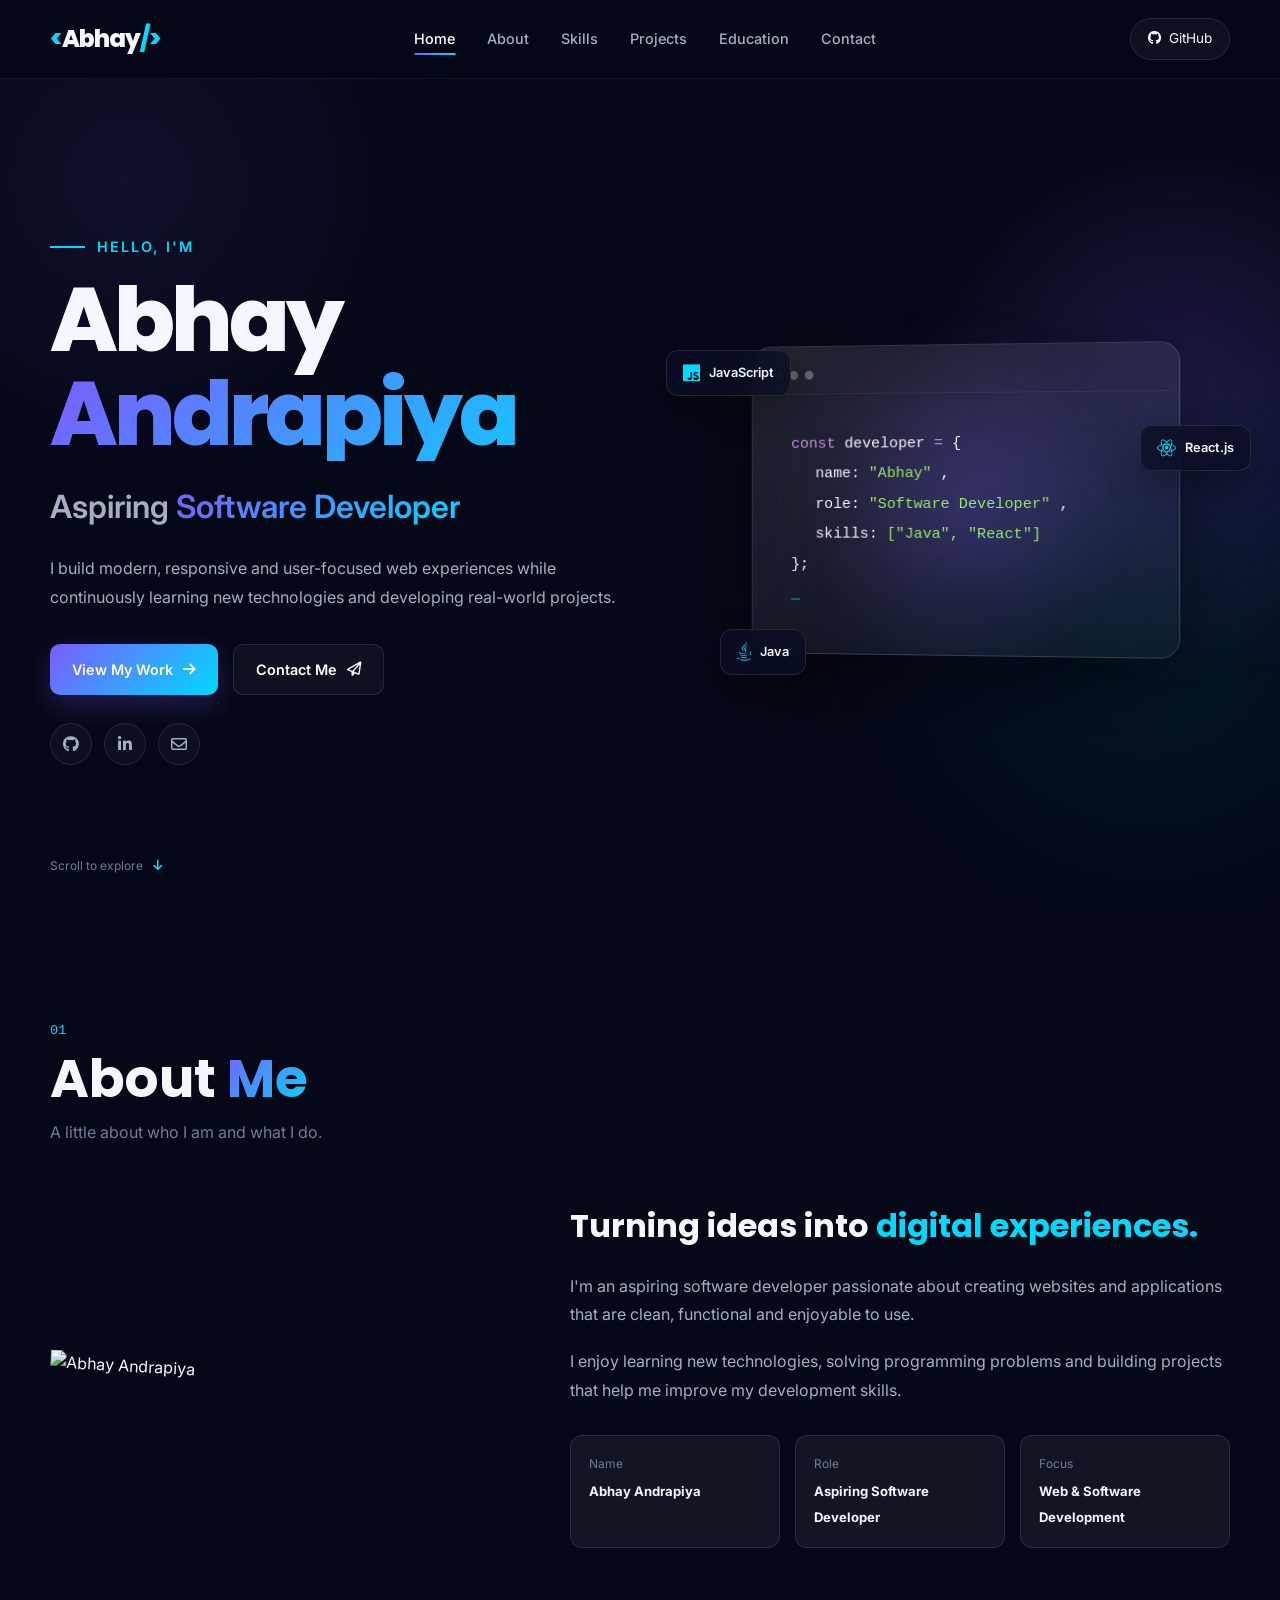
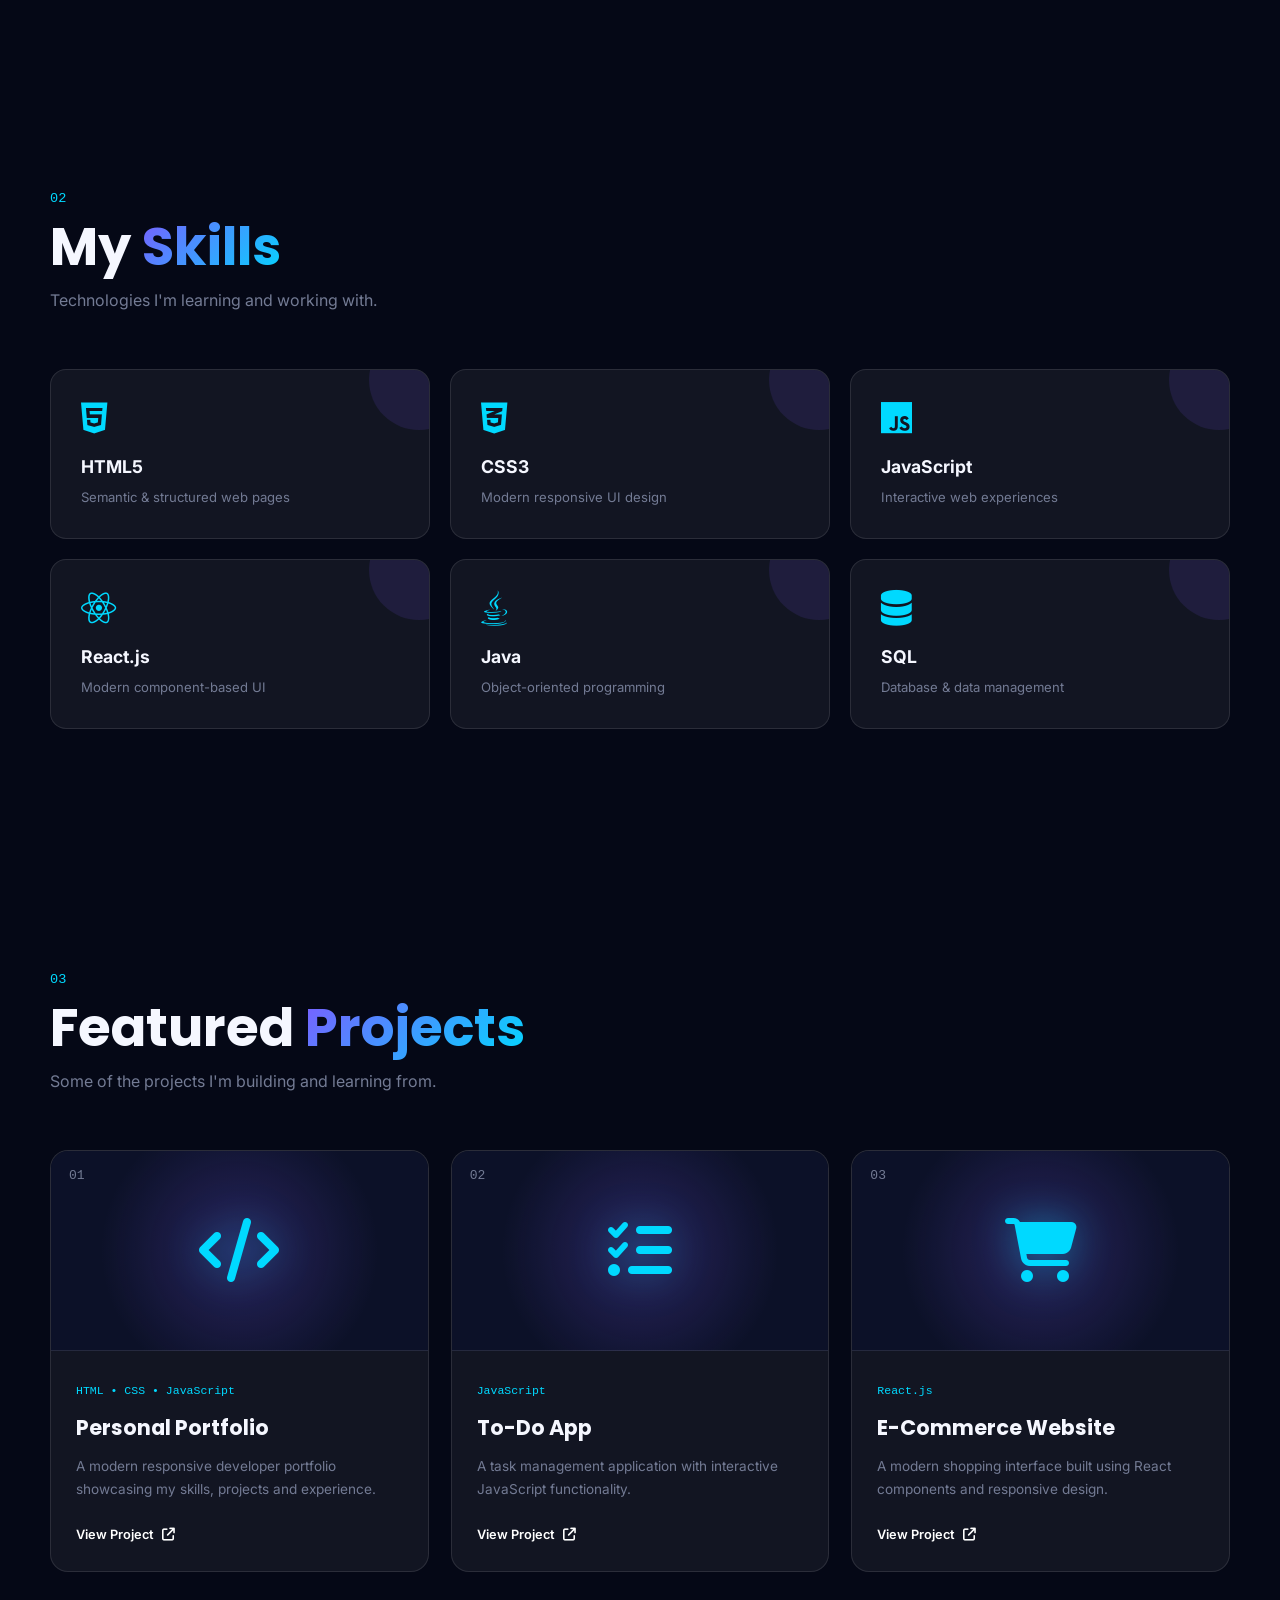
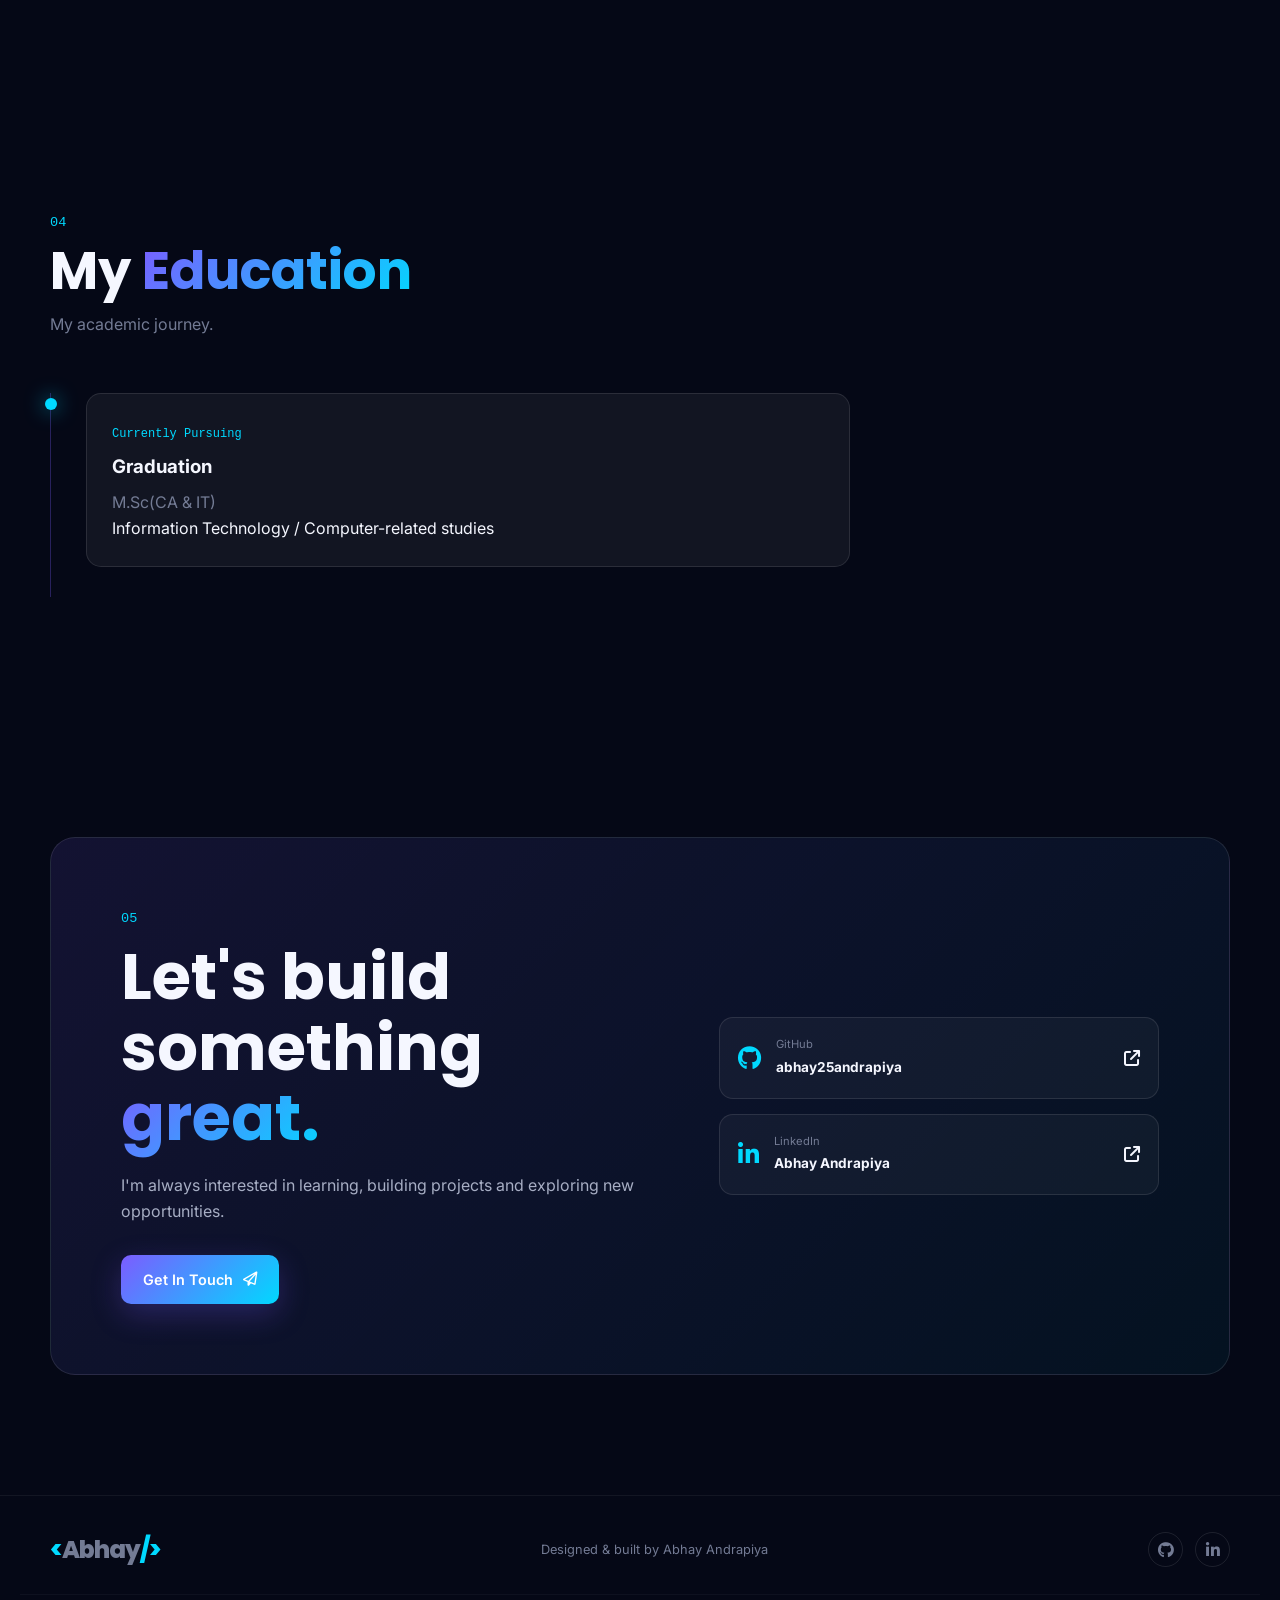
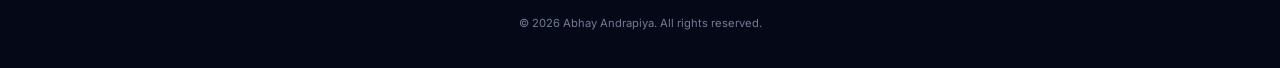
==== index.html @ 198008e8 "Rename index1.html to index.html" ====
<!DOCTYPE html>
<html lang="en">

<head>
    <meta charset="UTF-8">

    <meta name="viewport" content="width=device-width, initial-scale=1.0">

    <meta name="description" content="Abhay Andrapiya - Aspiring Software Developer Portfolio">

    <meta name="author" content="Abhay Andrapiya">

    <title>Abhay Andrapiya | Software Developer</title>

    <!-- Google Font -->
    <link rel="preconnect" href="https://fonts.googleapis.com">
    <link rel="preconnect" href="https://fonts.gstatic.com" crossorigin>

    <link href="https://fonts.googleapis.com/css2?family=Inter:wght@400;500;600;700;800&family=Poppins:wght@400;500;600;700;800&display=swap" rel="stylesheet">

    <!-- Icons -->
    <link rel="stylesheet" href="https://cdnjs.cloudflare.com/ajax/libs/font-awesome/6.5.2/css/all.min.css">

    <!-- CSS -->
    <link rel="stylesheet" href="style1.css">
</head>

<body>

    <!-- ================= HEADER ================= -->

    <header class="header">

        <nav class="navbar">

            <a href="#home" class="logo">
                <span>&lt;</span>Abhay<span>/&gt;</span>
            </a>

            <ul class="nav-links">

                <li>
                    <a href="#home" class="active">Home</a>
                </li>

                <li>
                    <a href="#about">About</a>
                </li>

                <li>
                    <a href="#skills">Skills</a>
                </li>

                <li>
                    <a href="#projects">Projects</a>
                </li>

                <li>
                    <a href="#education">Education</a>
                </li>

                <li>
                    <a href="#contact">Contact</a>
                </li>

            </ul>

            <div class="nav-actions">

                <a href="https://github.com/" target="_blank" class="github-btn">
                    <i class="fa-brands fa-github"></i> GitHub
                </a>

                <button class="menu-btn" id="menu-btn">
                    <i class="fa-solid fa-bars"></i>
                </button>

            </div>

        </nav>

    </header>


    <!-- ================= MAIN ================= -->

    <main>

        <!-- ================= HERO ================= -->

        <section class="hero" id="home">

            <div class="hero-bg"></div>

            <div class="hero-content">

                <p class="hero-greeting">
                    <span class="line"></span> Hello, I'm
                </p>

                <h1>
                    Abhay
                    <span>Andrapiya</span>
                </h1>

                <h2>
                    Aspiring
                    <span class="gradient-text">Software Developer</span>
                </h2>

                <p class="hero-description">
                    I build modern, responsive and user-focused web experiences while continuously learning new technologies and developing real-world projects.
                </p>

                <div class="hero-buttons">

                    <a href="#projects" class="btn primary-btn">
                        View My Work
                        <i class="fa-solid fa-arrow-right"></i>
                    </a>

                    <a href="#contact" class="btn secondary-btn">
                        Contact Me
                        <i class="fa-regular fa-paper-plane"></i>
                    </a>

                </div>

                <div class="social-links">

                    <a href="https://github.com/" target="_blank" aria-label="GitHub">
                        <i class="fa-brands fa-github"></i>
                    </a>

                    <a href="https://www.linkedin.com/" target="_blank" aria-label="LinkedIn">
                        <i class="fa-brands fa-linkedin-in"></i>
                    </a>

                    <a href="mailto:abhay25andrapiya@gmail.com" aria-label="Email">
                        <i class="fa-regular fa-envelope"></i>
                    </a>

                </div>

            </div>


            <!-- Hero Visual -->

            <div class="hero-visual">

                <div class="glow"></div>

                <div class="profile-card">

                    <div class="card-top">
                        <span></span>
                        <span></span>
                        <span></span>
                    </div>

                    <div class="code-window">

                        <p>
                            <span class="code-purple">const</span> developer
                            <span class="code-purple">=</span> {
                        </p>

                        <p class="indent">
                            name:
                            <span class="code-green">
                                "Abhay"
                            </span>,
                        </p>

                        <p class="indent">
                            role:
                            <span class="code-green">
                                "Software Developer"
                            </span>,
                        </p>

                        <p class="indent">
                            skills:
                            <span class="code-green">
                                ["Java", "React"]
                            </span>
                        </p>

                        <p>};</p>

                        <p class="code-cursor">
                            _
                        </p>

                    </div>

                </div>

                <div class="floating-card card-one">
                    <i class="fa-brands fa-js"></i>
                    <span>JavaScript</span>
                </div>

                <div class="floating-card card-two">
                    <i class="fa-brands fa-react"></i>
                    <span>React.js</span>
                </div>

                <div class="floating-card card-three">
                    <i class="fa-brands fa-java"></i>
                    <span>Java</span>
                </div>

            </div>

            <div class="scroll-down">
                <span>Scroll to explore</span>
                <i class="fa-solid fa-arrow-down"></i>
            </div>

        </section>


        <!-- ================= ABOUT ================= -->

        <section class="about section" id="about">

            <div class="section-heading">

                <span class="section-number">01</span>

                <h2>
                    About <span>Me</span>
                </h2>

                <p>
                    A little about who I am and what I do.
                </p>

            </div>


            <div class="about-container">

                <div class="about-image">

                    <div class="image-frame">

                        <img src="C:\Users\Excel\Desktop\SEM-3\Project\image.jpg.png" alt="Abhay Andrapiya">
                        <!-- <div class="image-placeholder">
                            <i class="fa-solid fa-user"></i>
                        </div> -->

                    </div>

                </div>


                <div class="about-content">

                    <h3>
                        Turning ideas into
                        <span>digital experiences.</span>
                    </h3>

                    <p>
                        I'm an aspiring software developer passionate about creating websites and applications that are clean, functional and enjoyable to use.
                    </p>

                    <p>
                        I enjoy learning new technologies, solving programming problems and building projects that help me improve my development skills.
                    </p>

                    <div class="about-info">

                        <div>
                            <span>Name</span>
                            <strong>Abhay Andrapiya</strong>
                        </div>

                        <div>
                            <span>Role</span>
                            <strong>Aspiring Software Developer</strong>
                        </div>

                        <div>
                            <span>Focus</span>
                            <strong>Web & Software Development</strong>
                        </div>

                    </div>

                </div>

            </div>

        </section>


        <!-- ================= SKILLS ================= -->

        <section class="skills section" id="skills">

            <div class="section-heading">

                <span class="section-number">02</span>

                <h2>
                    My <span>Skills</span>
                </h2>

                <p>
                    Technologies I'm learning and working with.
                </p>

            </div>


            <div class="skills-grid">

                <div class="skill-card">
                    <i class="fa-brands fa-html5"></i>
                    <h3>HTML5</h3>
                    <p>Semantic & structured web pages</p>
                </div>

                <div class="skill-card">
                    <i class="fa-brands fa-css3-alt"></i>
                    <h3>CSS3</h3>
                    <p>Modern responsive UI design</p>
                </div>

                <div class="skill-card">
                    <i class="fa-brands fa-js"></i>
                    <h3>JavaScript</h3>
                    <p>Interactive web experiences</p>
                </div>

                <div class="skill-card">
                    <i class="fa-brands fa-react"></i>
                    <h3>React.js</h3>
                    <p>Modern component-based UI</p>
                </div>

                <div class="skill-card">
                    <i class="fa-brands fa-java"></i>
                    <h3>Java</h3>
                    <p>Object-oriented programming</p>
                </div>

                <div class="skill-card">
                    <i class="fa-solid fa-database"></i>
                    <h3>SQL</h3>
                    <p>Database & data management</p>
                </div>

            </div>

        </section>


        <!-- ================= PROJECTS ================= -->

        <section class="projects section" id="projects">

            <div class="section-heading">

                <span class="section-number">03</span>

                <h2>
                    Featured <span>Projects</span>
                </h2>

                <p>
                    Some of the projects I'm building and learning from.
                </p>

            </div>


            <div class="projects-grid">

                <!-- Project 1 -->

                <article class="project-card">

                    <div class="project-image">
                        <span>01</span>
                        <i class="fa-solid fa-code"></i>
                    </div>

                    <div class="project-content">

                        <span class="project-type">
                            HTML • CSS • JavaScript
                        </span>

                        <h3>Personal Portfolio</h3>

                        <p>
                            A modern responsive developer portfolio showcasing my skills, projects and experience.
                        </p>

                        <a href="#" class="project-link">
                            View Project
                            <i class="fa-solid fa-arrow-up-right-from-square"></i>
                        </a>

                    </div>

                </article>


                <!-- Project 2 -->

                <article class="project-card">

                    <div class="project-image">
                        <span>02</span>
                        <i class="fa-solid fa-list-check"></i>
                    </div>

                    <div class="project-content">

                        <span class="project-type">
                            JavaScript
                        </span>

                        <h3>To-Do App</h3>

                        <p>
                            A task management application with interactive JavaScript functionality.
                        </p>

                        <a href="#" class="project-link">
                            View Project
                            <i class="fa-solid fa-arrow-up-right-from-square"></i>
                        </a>

                    </div>

                </article>


                <!-- Project 3 -->

                <article class="project-card">

                    <div class="project-image">
                        <span>03</span>
                        <i class="fa-solid fa-cart-shopping"></i>
                    </div>

                    <div class="project-content">

                        <span class="project-type">
                            React.js
                        </span>

                        <h3>E-Commerce Website</h3>

                        <p>
                            A modern shopping interface built using React components and responsive design.
                        </p>

                        <a href="#" class="project-link">
                            View Project
                            <i class="fa-solid fa-arrow-up-right-from-square"></i>
                        </a>

                    </div>

                </article>

            </div>

        </section>


        <!-- ================= EDUCATION ================= -->

        <section class="education section" id="education">

            <div class="section-heading">

                <span class="section-number">04</span>

                <h2>
                    My <span>Education</span>
                </h2>

                <p>
                    My academic journey.
                </p>

            </div>


            <div class="timeline">

                <div class="timeline-item">

                    <div class="timeline-dot"></div>

                    <div class="timeline-content">

                        <span>Currently Pursuing</span>

                        <h3>Graduation</h3>

                        <p>
                            <p>M.Sc(CA & IT)</p>
                            Information Technology / Computer-related studies
                        </p>

                    </div>

                </div>

            </div>

        </section>


        <!-- ================= CONTACT ================= -->

        <section class="contact section" id="contact">

            <div class="contact-container">

                <div class="contact-content">

                    <span class="section-number">05</span>

                    <h2>
                        Let's build something
                        <span>great.</span>
                    </h2>

                    <p>
                        I'm always interested in learning, building projects and exploring new opportunities.
                    </p>

                    <a href="mailto:your-email@example.com" class="btn primary-btn">
                        Get In Touch
                        <i class="fa-regular fa-paper-plane"></i>
                    </a>

                </div>


                <div class="contact-links">

                    <a href="https://github.com/" target="_blank">

                        <i class="fa-brands fa-github"></i>

                        <div>
                            <span>GitHub</span>
                            <strong>abhay25andrapiya</strong>
                        </div>

                        <i class="fa-solid fa-arrow-up-right-from-square"></i>

                    </a>


                    <a href="https://www.linkedin.com/" target="_blank">

                        <i class="fa-brands fa-linkedin-in"></i>

                        <div>
                            <span>LinkedIn</span>
                            <strong>Abhay Andrapiya</strong>
                        </div>

                        <i class="fa-solid fa-arrow-up-right-from-square"></i>

                    </a>

                </div>

            </div>

        </section>

    </main>


    <!-- ================= FOOTER ================= -->

    <footer class="footer">

        <div class="footer-content">

            <a href="#home" class="logo">
                <span>&lt;</span>Abhay<span>/&gt;</span>
            </a>

            <p>
                Designed & built by Abhay Andrapiya
            </p>

            <div class="footer-socials">

                <a href="https://github.com/" target="_blank">
                    <i class="fa-brands fa-github"></i>
                </a>

                <a href="https://www.linkedin.com/" target="_blank">
                    <i class="fa-brands fa-linkedin-in"></i>
                </a>

            </div>

        </div>

        <div class="copyright">
            © 2026 Abhay Andrapiya. All rights reserved.
        </div>

    </footer>


    <!-- JavaScript -->
    <script src="script1.js"></script>

</body>

</html>
---- style1.css ----
/* =========================================================
   GLOBAL
========================================================= */

:root {
    --bg: #050816;
    --bg-light: #0b1024;
    --card: rgba(255, 255, 255, 0.055);
    --card-border: rgba(255, 255, 255, 0.1);
    --text: #f5f7ff;
    --text-light: #a7aec4;
    --text-muted: #737b94;
    --primary: #7c5cff;
    --secondary: #00d9ff;
    --accent: #b56cff;
    --gradient: linear-gradient( 135deg, #7c5cff, #00d9ff);
    --container: 1180px;
    --transition: 0.35s ease;
}

* {
    margin: 0;
    padding: 0;
    box-sizing: border-box;
}

html {
    scroll-behavior: smooth;
}

body {
    font-family: "Inter", sans-serif;
    background: var(--bg);
    color: var(--text);
    overflow-x: hidden;
    line-height: 1.6;
}

body::before {
    content: "";
    position: fixed;
    inset: 0;
    background: radial-gradient( circle at 10% 20%, rgba(124, 92, 255, 0.09), transparent 25%), radial-gradient( circle at 90% 70%, rgba(0, 217, 255, 0.07), transparent 25%);
    pointer-events: none;
    z-index: -2;
}

a {
    color: inherit;
    text-decoration: none;
}

button {
    font: inherit;
}

ul {
    list-style: none;
}

img {
    max-width: 100%;
    display: block;
}


/* =========================================================
   SCROLLBAR
========================================================= */

::-webkit-scrollbar {
    width: 8px;
}

::-webkit-scrollbar-track {
    background: var(--bg);
}

::-webkit-scrollbar-thumb {
    background: linear-gradient( var(--primary), var(--secondary));
    border-radius: 20px;
}


/* =========================================================
   HEADER
========================================================= */

.header {
    position: fixed;
    top: 0;
    left: 0;
    width: 100%;
    z-index: 1000;
    background: rgba(5, 8, 22, 0.7);
    backdrop-filter: blur(18px);
    -webkit-backdrop-filter: blur(18px);
    border-bottom: 1px solid rgba(255, 255, 255, 0.05);
}

.navbar {
    width: min(100% - 40px, var(--container));
    height: 78px;
    margin: auto;
    display: flex;
    align-items: center;
    justify-content: space-between;
}

.logo {
    font-family: "Poppins", sans-serif;
    font-size: 1.5rem;
    font-weight: 800;
    letter-spacing: -1px;
}

.logo span {
    color: var(--secondary);
}

.nav-links {
    display: flex;
    align-items: center;
    gap: 32px;
}

.nav-links a {
    position: relative;
    color: var(--text-light);
    font-size: 0.9rem;
    font-weight: 500;
    transition: var(--transition);
}

.nav-links a::after {
    content: "";
    position: absolute;
    width: 0;
    height: 2px;
    left: 50%;
    bottom: -8px;
    transform: translateX(-50%);
    background: var(--gradient);
    transition: var(--transition);
}

.nav-links a:hover,
.nav-links a.active {
    color: white;
}

.nav-links a:hover::after,
.nav-links a.active::after {
    width: 100%;
}

.nav-actions {
    display: flex;
    align-items: center;
    gap: 15px;
}

.github-btn {
    display: flex;
    align-items: center;
    gap: 8px;
    padding: 9px 17px;
    border: 1px solid var(--card-border);
    border-radius: 30px;
    background: rgba(255, 255, 255, 0.04);
    font-size: 0.85rem;
    transition: var(--transition);
}

.github-btn:hover {
    background: rgba(124, 92, 255, 0.15);
    border-color: var(--primary);
    transform: translateY(-2px);
}

.menu-btn {
    display: none;
    border: none;
    background: transparent;
    color: white;
    font-size: 1.4rem;
    cursor: pointer;
}


/* =========================================================
   HERO
========================================================= */

.hero {
    position: relative;
    min-height: 100vh;
    width: min(100% - 40px, var(--container));
    margin: auto;
    display: grid;
    grid-template-columns: 1.05fr 0.95fr;
    align-items: center;
    gap: 50px;
    padding-top: 100px;
}

.hero-bg {
    position: absolute;
    width: 600px;
    height: 600px;
    right: -250px;
    top: 100px;
    background: radial-gradient( circle, rgba(124, 92, 255, 0.2), transparent 65%);
    filter: blur(20px);
    z-index: -1;
}

.hero-greeting {
    display: flex;
    align-items: center;
    gap: 12px;
    color: var(--secondary);
    font-size: 0.9rem;
    font-weight: 600;
    letter-spacing: 2px;
    text-transform: uppercase;
    margin-bottom: 15px;
}

.hero-greeting .line {
    width: 35px;
    height: 2px;
    background: var(--secondary);
}

.hero h1 {
    font-family: "Poppins", sans-serif;
    font-size: clamp(3.2rem, 7vw, 6rem);
    line-height: 1.05;
    letter-spacing: -4px;
    font-weight: 800;
}

.hero h1 span {
    display: block;
    background: var(--gradient);
    -webkit-background-clip: text;
    background-clip: text;
    color: transparent;
}

.hero h2 {
    margin-top: 20px;
    font-size: clamp(1.4rem, 3vw, 2rem);
    font-weight: 600;
    color: var(--text-light);
}

.gradient-text {
    background: var(--gradient);
    -webkit-background-clip: text;
    background-clip: text;
    color: transparent;
}

.hero-description {
    max-width: 600px;
    margin-top: 22px;
    color: var(--text-light);
    font-size: 1rem;
    line-height: 1.8;
}

.hero-buttons {
    display: flex;
    flex-wrap: wrap;
    gap: 15px;
    margin-top: 32px;
}

.btn {
    display: inline-flex;
    align-items: center;
    justify-content: center;
    gap: 10px;
    padding: 13px 22px;
    border-radius: 10px;
    font-size: 0.9rem;
    font-weight: 600;
    transition: var(--transition);
}

.primary-btn {
    background: var(--gradient);
    color: white;
    box-shadow: 0 10px 30px rgba(124, 92, 255, 0.25);
}

.primary-btn:hover {
    transform: translateY(-4px);
    box-shadow: 0 15px 40px rgba(124, 92, 255, 0.4);
}

.secondary-btn {
    border: 1px solid var(--card-border);
    background: rgba(255, 255, 255, 0.04);
    color: white;
}

.secondary-btn:hover {
    border-color: var(--secondary);
    background: rgba(0, 217, 255, 0.07);
    transform: translateY(-4px);
}

.social-links {
    display: flex;
    gap: 12px;
    margin-top: 28px;
}

.social-links a {
    width: 42px;
    height: 42px;
    display: grid;
    place-items: center;
    border-radius: 50%;
    border: 1px solid var(--card-border);
    color: var(--text-light);
    background: rgba(255, 255, 255, 0.03);
    transition: var(--transition);
}

.social-links a:hover {
    color: white;
    border-color: var(--secondary);
    transform: translateY(-5px);
    box-shadow: 0 8px 25px rgba(0, 217, 255, 0.15);
}


/* =========================================================
   HERO VISUAL
========================================================= */

.hero-visual {
    position: relative;
    min-height: 500px;
    display: grid;
    place-items: center;
}

.glow {
    position: absolute;
    width: 350px;
    height: 350px;
    border-radius: 50%;
    background: radial-gradient( circle, rgba(124, 92, 255, 0.3), transparent 70%);
    filter: blur(20px);
    animation: pulse 5s ease-in-out infinite;
}

.profile-card {
    position: relative;
    width: min(100%, 430px);
    padding: 10px;
    border-radius: 20px;
    background: linear-gradient( 145deg, rgba(255, 255, 255, 0.11), rgba(255, 255, 255, 0.025));
    border: 1px solid rgba(255, 255, 255, 0.12);
    box-shadow: 0 30px 80px rgba(0, 0, 0, 0.5);
    backdrop-filter: blur(20px);
    transform: perspective(1000px) rotateY(-5deg);
    animation: float 5s ease-in-out infinite;
}

.card-top {
    height: 38px;
    display: flex;
    align-items: center;
    gap: 7px;
    padding-left: 12px;
    border-bottom: 1px solid rgba(255, 255, 255, 0.06);
}

.card-top span {
    width: 9px;
    height: 9px;
    border-radius: 50%;
    background: rgba(255, 255, 255, 0.3);
}

.code-window {
    padding: 35px 30px;
    font-family: monospace;
    font-size: 0.95rem;
    line-height: 2;
}

.code-purple {
    color: #c792ea;
}

.code-green {
    color: #9be564;
}

.indent {
    padding-left: 25px;
}

.code-cursor {
    color: var(--secondary);
    animation: blink 1s infinite;
}

.floating-card {
    position: absolute;
    display: flex;
    align-items: center;
    gap: 9px;
    padding: 12px 16px;
    border-radius: 12px;
    background: rgba(10, 14, 35, 0.8);
    border: 1px solid rgba(255, 255, 255, 0.1);
    backdrop-filter: blur(15px);
    font-size: 0.8rem;
    font-weight: 600;
    box-shadow: 0 15px 35px rgba(0, 0, 0, 0.3);
}

.floating-card i {
    font-size: 1.2rem;
    color: var(--secondary);
}

.card-one {
    top: 20%;
    left: -5%;
    animation: float 4s ease-in-out infinite;
}

.card-two {
    right: -4%;
    top: 35%;
    animation: float 4.5s ease-in-out infinite;
}

.card-three {
    bottom: 15%;
    left: 5%;
    animation: float 5s ease-in-out infinite;
}


/* =========================================================
   SCROLL DOWN
========================================================= */

.scroll-down {
    position: absolute;
    bottom: 25px;
    left: 0;
    display: flex;
    align-items: center;
    gap: 10px;
    color: var(--text-muted);
    font-size: 0.75rem;
}

.scroll-down i {
    color: var(--secondary);
    animation: bounce 1.5s infinite;
}


/* =========================================================
   SECTIONS
========================================================= */

.section {
    width: min(100% - 40px, var(--container));
    margin: auto;
    padding: 120px 0;
}

.section-heading {
    margin-bottom: 55px;
}

.section-number {
    display: block;
    margin-bottom: 8px;
    color: var(--secondary);
    font-family: monospace;
    font-size: 0.85rem;
}

.section-heading h2 {
    font-family: "Poppins", sans-serif;
    font-size: clamp(2rem, 5vw, 3.3rem);
    line-height: 1.1;
}

.section-heading h2 span {
    background: var(--gradient);
    -webkit-background-clip: text;
    background-clip: text;
    color: transparent;
}

.section-heading p {
    margin-top: 12px;
    color: var(--text-muted);
}


/* =========================================================
   ABOUT
========================================================= */

.about-container {
    display: grid;
    grid-template-columns: 0.8fr 1.2fr;
    gap: 80px;
    align-items: center;
}

.about-image {
    display: flex;
    justify-content: center;
}

.image-frame {
    /* position: relative;
    width: 300px;
    height: 350px;
    padding: 8px;
    border-radius: 20px;
    background: var(--gradient);
    transform: rotate(-3deg);
    box-shadow: 0 25px 70px rgba(124, 92, 255, 0.2); */
    width: 100%;
    height: 100%;
    object-fit: cover;
    border-radius: 14px;
    display: block;
    transform: rotate(3deg);
}

.image-placeholder {
    width: 100%;
    height: 100%;
    display: grid;
    place-items: center;
    border-radius: 14px;
    background: linear-gradient( 145deg, #11172f, #070a18);
    font-size: 5rem;
    color: var(--text-muted);
    transform: rotate(3deg);
}

.about-content h3 {
    font-family: "Poppins", sans-serif;
    font-size: 2rem;
    margin-bottom: 20px;
}

.about-content h3 span {
    color: var(--secondary);
}

.about-content p {
    color: var(--text-light);
    margin-bottom: 18px;
    line-height: 1.8;
}

.about-info {
    display: grid;
    grid-template-columns: repeat(3, 1fr);
    gap: 15px;
    margin-top: 30px;
}

.about-info div {
    padding: 18px;
    border-radius: 12px;
    background: var(--card);
    border: 1px solid var(--card-border);
}

.about-info span {
    display: block;
    color: var(--text-muted);
    font-size: 0.75rem;
    margin-bottom: 5px;
}

.about-info strong {
    font-size: 0.82rem;
}


/* =========================================================
   SKILLS
========================================================= */

.skills-grid {
    display: grid;
    grid-template-columns: repeat(3, 1fr);
    gap: 20px;
}

.skill-card {
    padding: 30px;
    border-radius: 16px;
    background: var(--card);
    border: 1px solid var(--card-border);
    transition: var(--transition);
    position: relative;
    overflow: hidden;
}

.skill-card::before {
    content: "";
    position: absolute;
    width: 100px;
    height: 100px;
    right: -40px;
    top: -40px;
    border-radius: 50%;
    background: rgba(124, 92, 255, 0.12);
    transition: var(--transition);
}

.skill-card:hover {
    transform: translateY(-8px);
    border-color: rgba(124, 92, 255, 0.5);
    background: rgba(124, 92, 255, 0.07);
}

.skill-card:hover::before {
    transform: scale(2);
}

.skill-card i {
    font-size: 2.2rem;
    margin-bottom: 18px;
    color: var(--secondary);
}

.skill-card h3 {
    margin-bottom: 6px;
    font-size: 1.1rem;
}

.skill-card p {
    color: var(--text-muted);
    font-size: 0.82rem;
}


/* =========================================================
   PROJECTS
========================================================= */

.projects-grid {
    display: grid;
    grid-template-columns: repeat(3, 1fr);
    gap: 22px;
}

.project-card {
    overflow: hidden;
    border-radius: 18px;
    background: var(--card);
    border: 1px solid var(--card-border);
    transition: var(--transition);
}

.project-card:hover {
    transform: translateY(-10px);
    border-color: rgba(0, 217, 255, 0.35);
    box-shadow: 0 25px 60px rgba(0, 0, 0, 0.25);
}

.project-image {
    height: 200px;
    display: flex;
    align-items: center;
    justify-content: center;
    position: relative;
    background: radial-gradient( circle at center, rgba(124, 92, 255, 0.25), transparent 65%), #0c1128;
    border-bottom: 1px solid var(--card-border);
}

.project-image span {
    position: absolute;
    top: 15px;
    left: 18px;
    color: var(--text-muted);
    font-family: monospace;
}

.project-image i {
    font-size: 4rem;
    color: var(--secondary);
    filter: drop-shadow( 0 0 20px rgba(0, 217, 255, 0.4));
}

.project-content {
    padding: 25px;
}

.project-type {
    color: var(--secondary);
    font-size: 0.72rem;
    font-family: monospace;
}

.project-content h3 {
    margin: 10px 0;
    font-family: "Poppins", sans-serif;
    font-size: 1.3rem;
}

.project-content p {
    color: var(--text-muted);
    font-size: 0.85rem;
    line-height: 1.7;
    margin-bottom: 20px;
}

.project-link {
    display: inline-flex;
    align-items: center;
    gap: 8px;
    color: white;
    font-size: 0.8rem;
    font-weight: 600;
    transition: var(--transition);
}

.project-link:hover {
    color: var(--secondary);
    gap: 12px;
}


/* =========================================================
   EDUCATION
========================================================= */

.timeline {
    position: relative;
    max-width: 800px;
    padding-left: 35px;
    border-left: 1px solid rgba(124, 92, 255, 0.3);
}

.timeline-item {
    position: relative;
    padding-bottom: 30px;
}

.timeline-dot {
    position: absolute;
    width: 12px;
    height: 12px;
    left: -41px;
    top: 5px;
    border-radius: 50%;
    background: var(--secondary);
    box-shadow: 0 0 20px rgba(0, 217, 255, 0.7);
}

.timeline-content {
    padding: 25px;
    border-radius: 15px;
    background: var(--card);
    border: 1px solid var(--card-border);
}

.timeline-content span {
    color: var(--secondary);
    font-family: monospace;
    font-size: 0.75rem;
}

.timeline-content h3 {
    margin: 8px 0;
}

.timeline-content p {
    color: var(--text-muted);
}


/* =========================================================
   CONTACT
========================================================= */

.contact-container {
    display: grid;
    grid-template-columns: 1.1fr 0.9fr;
    gap: 60px;
    padding: 70px;
    border-radius: 25px;
    background: linear-gradient( 135deg, rgba(124, 92, 255, 0.12), rgba(0, 217, 255, 0.05));
    border: 1px solid var(--card-border);
}

.contact-content h2 {
    max-width: 650px;
    margin: 12px 0 20px;
    font-family: "Poppins", sans-serif;
    font-size: clamp(2.2rem, 5vw, 4rem);
    line-height: 1.1;
}

.contact-content h2 span {
    background: var(--gradient);
    -webkit-background-clip: text;
    background-clip: text;
    color: transparent;
}

.contact-content p {
    max-width: 550px;
    color: var(--text-light);
    margin-bottom: 30px;
}

.contact-links {
    display: flex;
    flex-direction: column;
    justify-content: center;
    gap: 15px;
}

.contact-links a {
    display: grid;
    grid-template-columns: auto 1fr auto;
    align-items: center;
    gap: 15px;
    padding: 18px;
    border-radius: 14px;
    background: rgba(255, 255, 255, 0.04);
    border: 1px solid var(--card-border);
    transition: var(--transition);
}

.contact-links a:hover {
    transform: translateX(8px);
    border-color: var(--secondary);
}

.contact-links>a>i:first-child {
    font-size: 1.5rem;
    color: var(--secondary);
}

.contact-links span {
    display: block;
    color: var(--text-muted);
    font-size: 0.7rem;
}

.contact-links strong {
    font-size: 0.85rem;
}


/* =========================================================
   FOOTER
========================================================= */

.footer {
    border-top: 1px solid rgba(255, 255, 255, 0.06);
    padding: 35px 20px;
    color: var(--text-muted);
}

.footer-content {
    width: min(100%, var(--container));
    margin: auto;
    display: flex;
    align-items: center;
    justify-content: space-between;
    gap: 20px;
}

.footer p {
    font-size: 0.8rem;
}

.footer-socials {
    display: flex;
    gap: 12px;
}

.footer-socials a {
    width: 35px;
    height: 35px;
    display: grid;
    place-items: center;
    border-radius: 50%;
    border: 1px solid var(--card-border);
    transition: var(--transition);
}

.footer-socials a:hover {
    color: var(--secondary);
    border-color: var(--secondary);
}

.copyright {
    text-align: center;
    margin-top: 25px;
    padding-top: 20px;
    border-top: 1px solid rgba(255, 255, 255, 0.04);
    font-size: 0.7rem;
}


/* =========================================================
   ANIMATIONS
========================================================= */

@keyframes float {
    0%,
    100% {
        transform: translateY(0);
    }
    50% {
        transform: translateY(-15px);
    }
}

@keyframes pulse {
    0%,
    100% {
        transform: scale(1);
        opacity: 0.7;
    }
    50% {
        transform: scale(1.15);
        opacity: 1;
    }
}

@keyframes bounce {
    0%,
    100% {
        transform: translateY(0);
    }
    50% {
        transform: translateY(7px);
    }
}

@keyframes blink {
    50% {
        opacity: 0;
    }
}


/* =========================================================
   RESPONSIVE — TABLET
========================================================= */

@media (max-width: 900px) {
    .nav-links {
        position: absolute;
        top: 78px;
        left: 20px;
        right: 20px;
        display: none;
        flex-direction: column;
        padding: 25px;
        border-radius: 15px;
        background: rgba(7, 10, 24, 0.97);
        border: 1px solid var(--card-border);
        backdrop-filter: blur(20px);
    }
    .nav-links.show {
        display: flex;
    }
    .menu-btn {
        display: block;
    }
    .github-btn {
        display: none;
    }
    .hero {
        grid-template-columns: 1fr;
        padding-top: 130px;
        text-align: center;
    }
    .hero-greeting {
        justify-content: center;
    }
    .hero-description {
        margin-left: auto;
        margin-right: auto;
    }
    .hero-buttons,
    .social-links {
        justify-content: center;
    }
    .hero-visual {
        min-height: 430px;
    }
    .about-container {
        grid-template-columns: 1fr;
    }
    .skills-grid,
    .projects-grid {
        grid-template-columns: repeat(2, 1fr);
    }
    .contact-container {
        grid-template-columns: 1fr;
        padding: 45px;
    }
}


/* =========================================================
   RESPONSIVE — MOBILE
========================================================= */

@media (max-width: 600px) {
    .navbar {
        width: min(100% - 25px, var(--container));
        height: 70px;
    }
    .section {
        width: min(100% - 30px, var(--container));
        padding: 85px 0;
    }
    .hero {
        width: min(100% - 30px, var(--container));
        padding-top: 110px;
    }
    .hero h1 {
        font-size: 3rem;
        letter-spacing: -2px;
    }
    .hero h2 {
        font-size: 1.3rem;
    }
    .hero-description {
        font-size: 0.9rem;
    }
    .hero-visual {
        min-height: 360px;
    }
    .profile-card {
        width: 95%;
        transform: none;
    }
    .code-window {
        padding: 25px 18px;
        font-size: 0.72rem;
    }
    .floating-card {
        padding: 9px 12px;
        font-size: 0.7rem;
    }
    .card-one {
        left: -2%;
    }
    .card-two {
        right: -2%;
    }
    .card-three {
        left: 0;
    }
    .scroll-down {
        display: none;
    }
    .skills-grid,
    .projects-grid {
        grid-template-columns: 1fr;
    }
    .about-info {
        grid-template-columns: 1fr;
    }
    .image-frame {
        width: 250px;
        height: 300px;
    }
    .contact-container {
        padding: 30px 20px;
    }
    .contact-content h2 {
        font-size: 2.3rem;
    }
    .footer-content {
        flex-direction: column;
        text-align: center;
    }
}
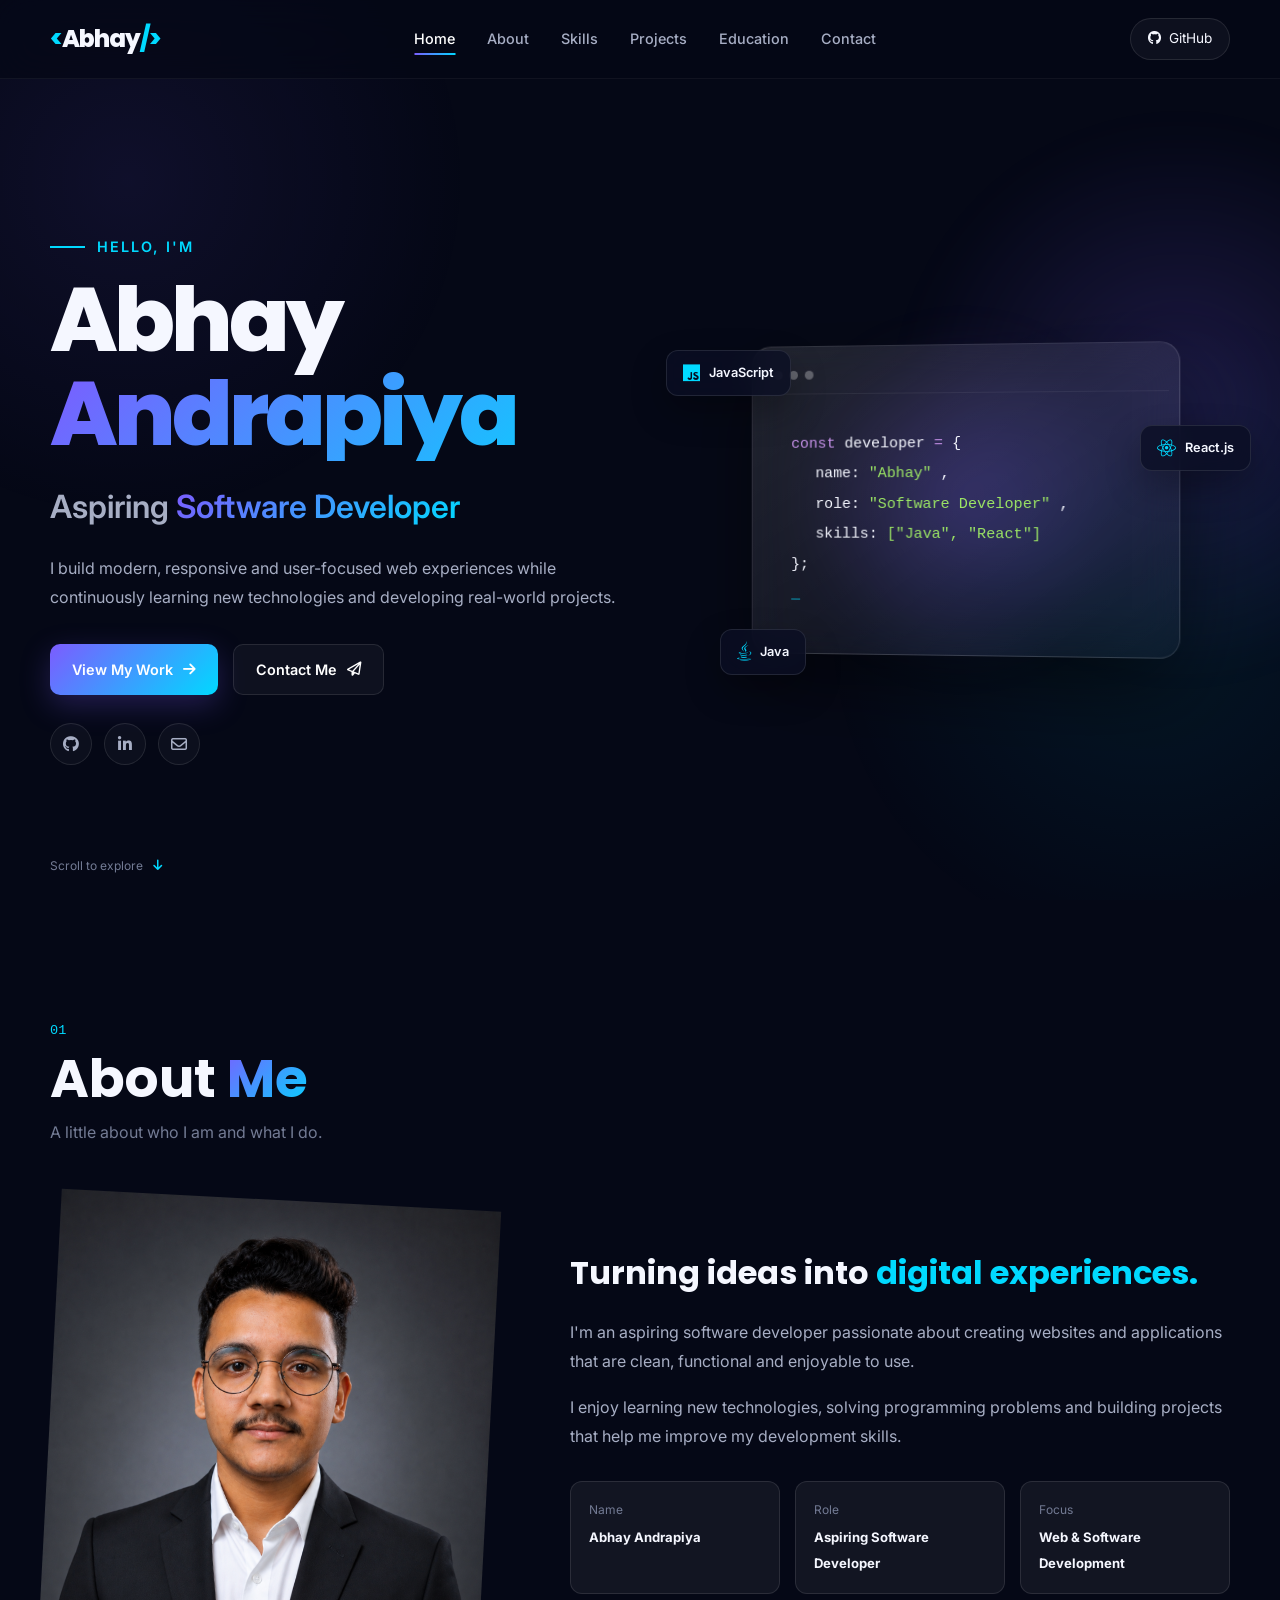
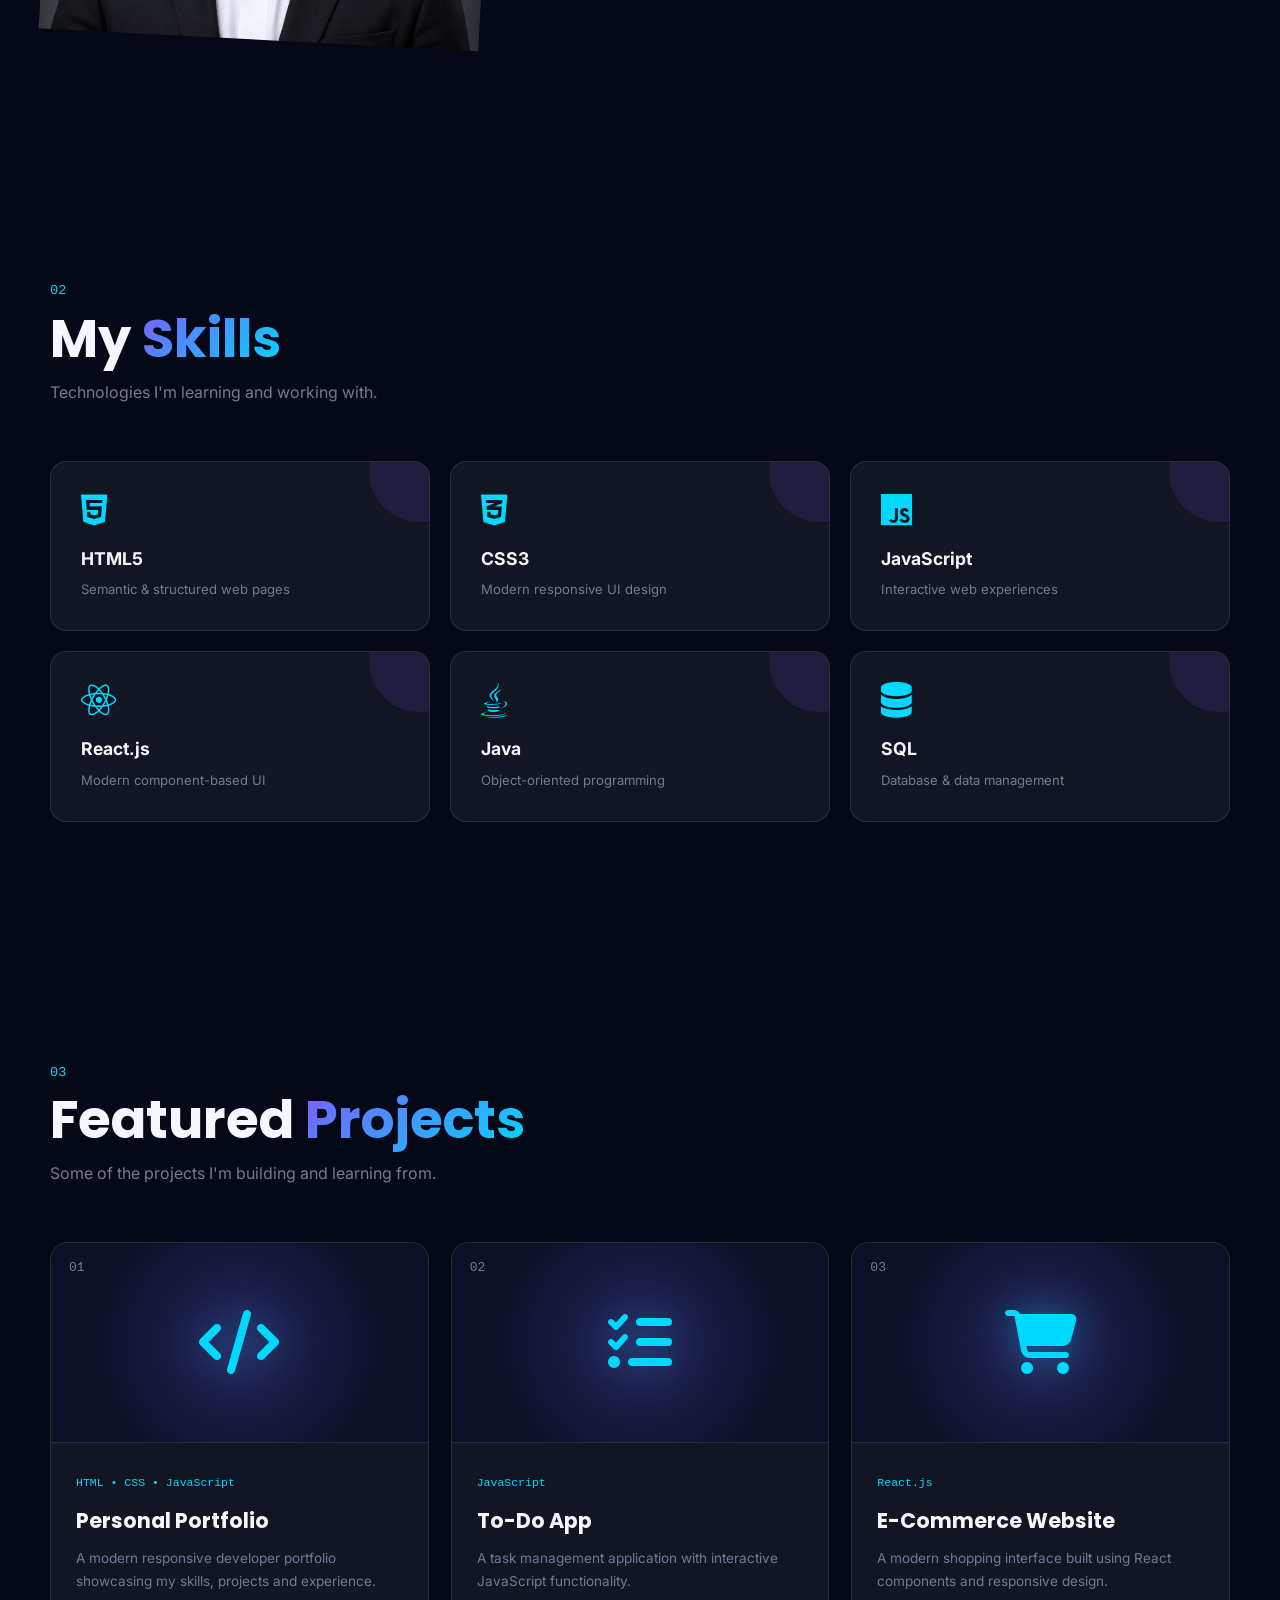
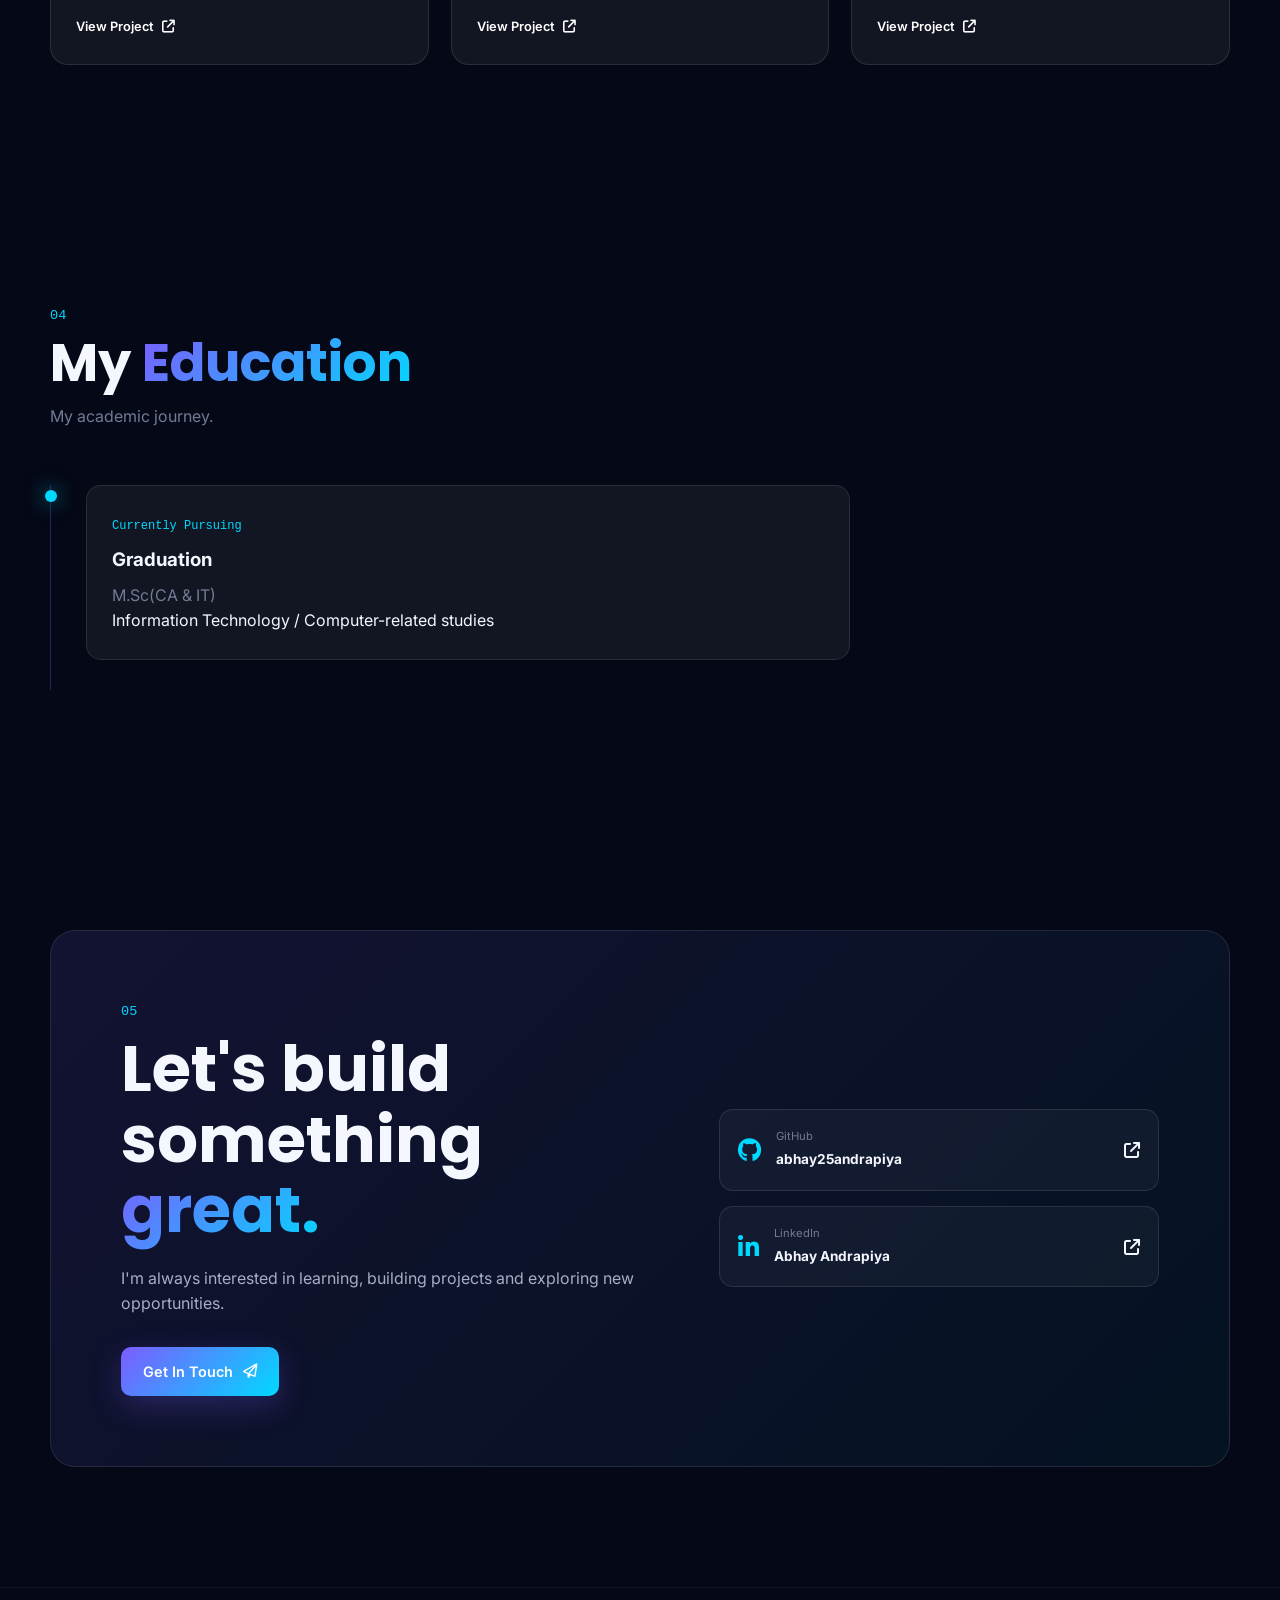
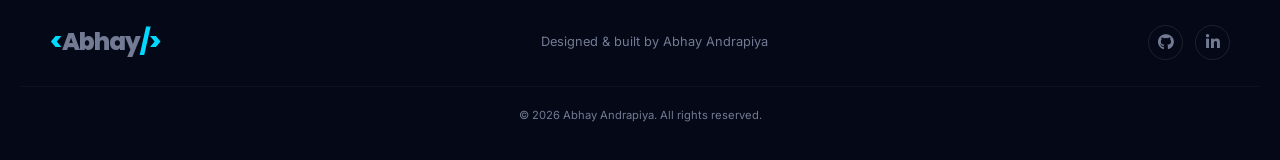
==== commit c122ba4e: "Update index.html" ====
--- a/index.html
+++ b/index.html
@@ -247,7 +247,7 @@
 
                     <div class="image-frame">
 
-                        <img src="C:\Users\Excel\Desktop\SEM-3\Project\image.jpg.png" alt="Abhay Andrapiya">
+                        <img src="my_image.png" alt="Abhay Andrapiya">
                         <!-- <div class="image-placeholder">
                             <i class="fa-solid fa-user"></i>
                         </div> -->
